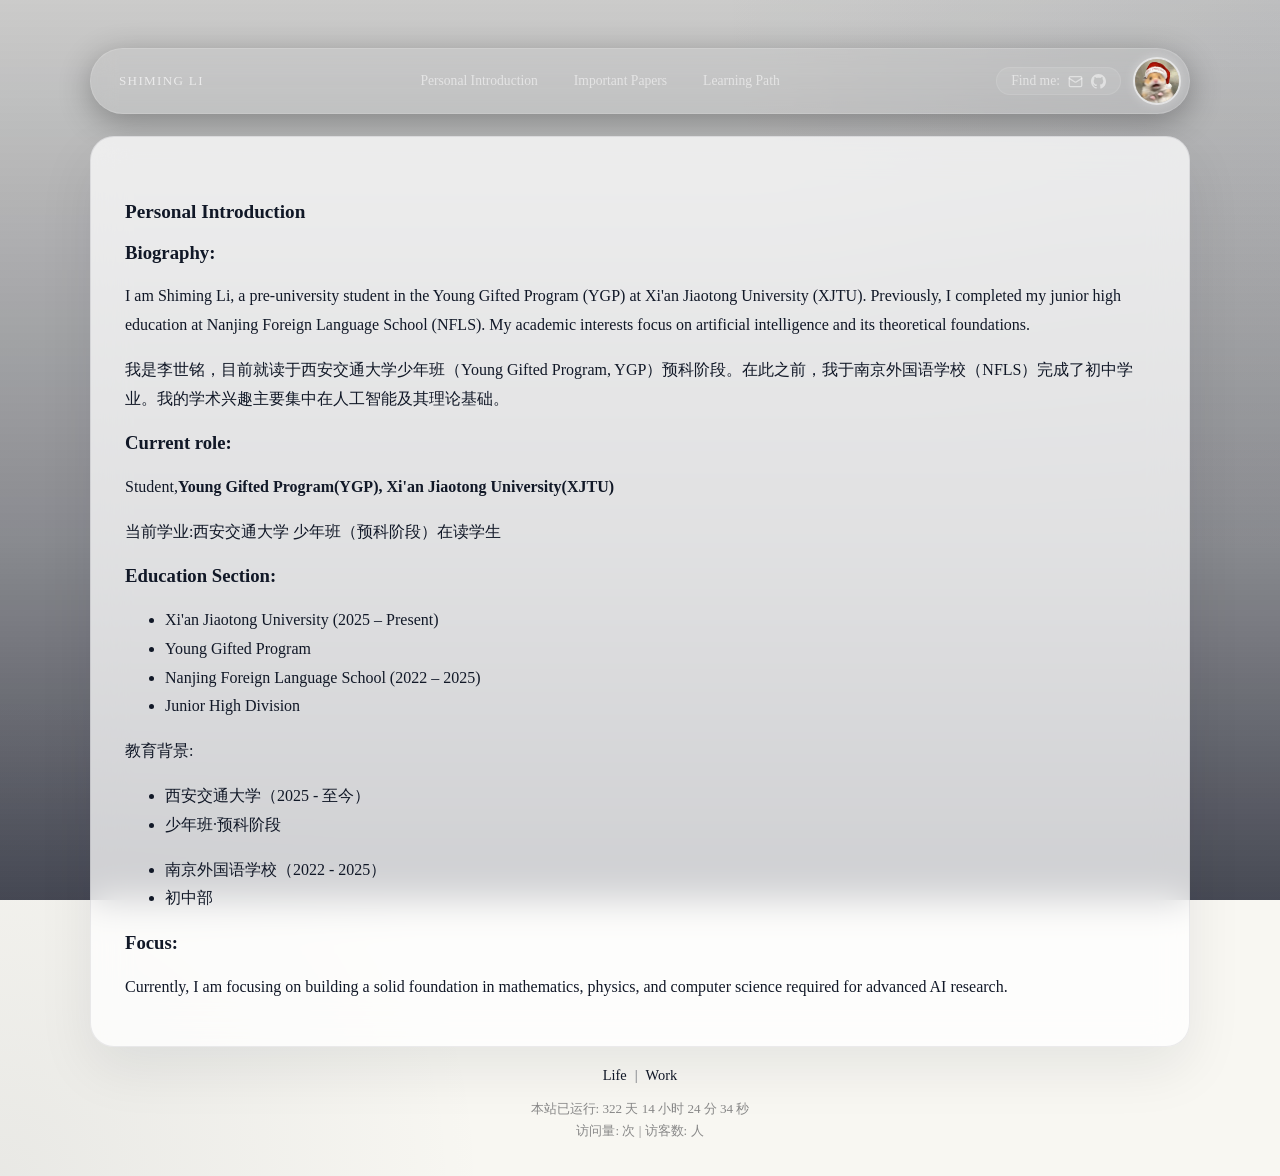
==== intro.html @ a81a60ba "personal-page: 学术主页静态站" ====
<!doctype html>
<html lang="zh-CN">
<head>
  <meta charset="utf-8" />
  <meta name="viewport" content="width=device-width, initial-scale=1" />
  <title>Personal Introduction · Shiming Li's Website</title>
  <link rel="icon" href="favicon.ico" sizes="any" />
  <link rel="stylesheet" href="css/work.css" />
  
    
    
    <style>:root { --work-bg-image: url('img/XJTU.jpg'); }</style>
    
  
  
    
    
      <link rel="preload" as="image" href="img/mouse.jpg" />
    
  
</head>
<body class="work-page">
  <main id="main-content">
    
      <section class="work-shell">

  <header class="work-header">
    <span class="work-header__title">SHIMING LI</span>

    <nav class="work-header__nav" aria-label="Work sections">
      <a href="intro.html">Personal Introduction</a>
      <a href="paper.html">Important Papers</a>
      <a href="path.html">Learning Path</a>
    </nav>

    <div class="work-header__right">
      <div class="work-header__social">
        <span>Find me:</span>
        <a href="mailto:shiming_li@stu.xjtu.edu.cn" title="Email" aria-label="Email">
          <svg width="15" height="15" viewBox="0 0 24 24" fill="none" stroke="currentColor" stroke-width="2" stroke-linecap="round" stroke-linejoin="round"><rect width="20" height="16" x="2" y="4" rx="2"/><path d="m22 7-8.97 5.7a1.94 1.94 0 0 1-2.06 0L2 7"/></svg>
        </a>
        <a href="https://github.com/exusiai0asdfg" target="_blank" rel="noopener noreferrer" title="GitHub" aria-label="GitHub">
          <svg width="15" height="15" viewBox="0 0 24 24" fill="currentColor"><path d="M12 0C5.37 0 0 5.37 0 12c0 5.3 3.438 9.8 8.205 11.385.6.113.82-.258.82-.577 0-.285-.01-1.04-.015-2.04-3.338.724-4.042-1.61-4.042-1.61-.546-1.385-1.335-1.755-1.335-1.755-1.087-.744.084-.729.084-.729 1.205.084 1.838 1.236 1.838 1.236 1.07 1.835 2.809 1.305 3.495.998.108-.776.417-1.305.76-1.605-2.665-.3-5.466-1.332-5.466-5.93 0-1.31.465-2.38 1.235-3.22-.135-.303-.54-1.523.105-3.176 0 0 1.005-.322 3.3 1.23.96-.267 1.98-.399 3-.405 1.02.006 2.04.138 3 .405 2.28-1.552 3.285-1.23 3.285-1.23.645 1.653.24 2.873.12 3.176.765.84 1.23 1.91 1.23 3.22 0 4.61-2.805 5.625-5.475 5.92.42.36.81 1.096.81 2.22 0 1.605-.015 2.896-.015 3.286 0 .315.21.69.825.57C20.565 21.795 24 17.295 24 12 24 5.37 18.63 0 12 0z"/></svg>
        </a>
      </div>

      <div class="work-header__avatar">
        
          
          
            <img src="img/mouse.jpg" alt="avatar" />
          
        
      </div>
    </div>
  </header>

  <div class="work-shell__content">
    
<h2>Personal Introduction</h2>
<h3>Biography:</h3>
<p>I am Shiming Li, a pre-university student in the Young Gifted Program (YGP) at Xi'an Jiaotong University (XJTU). Previously, I completed my junior high education at Nanjing Foreign Language School (NFLS). My academic interests focus on artificial intelligence and its theoretical foundations.</p>
<p>我是李世铭，目前就读于西安交通大学少年班（Young Gifted Program, YGP）预科阶段。在此之前，我于南京外国语学校（NFLS）完成了初中学业。我的学术兴趣主要集中在人工智能及其理论基础。</p>
<h3>Current role:</h3>
<p>Student,<strong>Young Gifted Program(YGP), Xi'an Jiaotong University(XJTU)</strong></p>
<p>当前学业:西安交通大学 少年班（预科阶段）在读学生</p>
<h3>Education Section:</h3>
<ul>
<li>Xi'an Jiaotong University (2025 – Present)</li>
<li>Young Gifted Program</li>
<li>Nanjing Foreign Language School (2022 – 2025)</li>
<li>Junior High Division</li>
</ul>
<p>教育背景:</p>
<ul>
<li>西安交通大学（2025 - 至今）</li>
<li>少年班·预科阶段</li>
</ul>
<ul>
<li>南京外国语学校（2022 - 2025）</li>
<li>初中部</li>
</ul>
<h3>Focus:</h3>
<p>Currently, I am focusing on building a solid foundation in mathematics, physics, and computer science required for advanced AI research.</p>

  </div>

  <div class="work-shell__switcher">
    <a href="https://exusiaiblog.vercel.app/">Life</a>
    <span> | </span>
    <a href="index.html">Work</a>
  </div>

  

<div class="site-meta-panel" style="text-align:center;margin-top:16px;font-size:0.82rem;color:var(--muted, #888);">
  <div id="runtime" class="site-runtime" data-site-start="2026-01-18T00:00:00&#43;08:00"></div>

  <div id="site-stat-online" class="site-stat" style="display:none;margin-top:4px;">
    <span id="busuanzi_container_site_pv">
      访问量: <span id="busuanzi_value_site_pv" class="site-stat-value"></span> 次
    </span>
    <span class="site-stat-sep">|</span>
    <span id="busuanzi_container_site_uv">
      访客数: <span id="busuanzi_value_site_uv" class="site-stat-value"></span> 人
    </span>
  </div>

  <div id="site-stat-local" class="site-stat" style="display:none;margin-top:4px;">
    本地预览模式不统计访问量
  </div>
</div>

<script>
  (function () {
     
    function updateRuntime() {
      var runtimeEl = document.getElementById("runtime");
      if (!runtimeEl) return;
      var startRaw = runtimeEl.getAttribute("data-site-start");
      var start = new Date(startRaw);
      if (Number.isNaN(start.getTime())) return;
      var now = new Date();
      var diff = now.getTime() - start.getTime();
      if (diff < 0) diff = 0;
      var dayMs = 24 * 60 * 60 * 1000;
      var days = Math.floor(diff / dayMs);
      var hours = Math.floor((diff % dayMs) / (60 * 60 * 1000));
      var mins = Math.floor((diff % (60 * 60 * 1000)) / (60 * 1000));
      var secs = Math.floor((diff % (60 * 1000)) / 1000);
      runtimeEl.innerHTML = "本站已运行: <span class='site-stat-value'>" + days + "</span> 天 <span class='site-stat-value'>" + hours + "</span> 小时 <span class='site-stat-value'>" + mins + "</span> 分 <span class='site-stat-value'>" + secs + "</span> 秒";
    }
    updateRuntime();
    window.setInterval(updateRuntime, 1000);

     
    var isLocal = ["localhost", "127.0.0.1", "::1"].indexOf(window.location.hostname) !== -1;
    if (isLocal) {
      document.getElementById("site-stat-local").style.display = "block";
      return;
    }

    var isInternalNav = false;
    try {
      var ref = document.referrer;
      if (ref) {
        var refHost = new URL(ref).hostname;
        isInternalNav = refHost === window.location.hostname;
      }
    } catch(e) {}

    var onlineEl = document.getElementById("site-stat-online");

    if (isInternalNav) {
       
      var pv = sessionStorage.getItem("busuanzi-pv");
      var uv = sessionStorage.getItem("busuanzi-uv");
      if (pv && uv) {
        document.getElementById("busuanzi_value_site_pv").textContent = pv;
        document.getElementById("busuanzi_value_site_uv").textContent = uv;
        onlineEl.style.display = "block";
      }
      return;
    }

     
    var script = document.createElement("script");
    script.async = true;
    script.src = "https://busuanzi.ibruce.info/busuanzi/2.3/busuanzi.pure.mini.js";
    script.onload = function () {
      setTimeout(function () {
        var pvEl = document.getElementById("busuanzi_value_site_pv");
        var uvEl = document.getElementById("busuanzi_value_site_uv");
        if (pvEl && pvEl.textContent) sessionStorage.setItem("busuanzi-pv", pvEl.textContent);
        if (uvEl && uvEl.textContent) sessionStorage.setItem("busuanzi-uv", uvEl.textContent);
      }, 1200);
    };
    document.head.appendChild(script);
    onlineEl.style.display = "block";
  })();
</script>

</section>

    
  </main>
</body>
</html>
---- css/work.css ----
/* Academic / Work homepage styles */
.work-page {
  min-height: 100vh;
  background:
    radial-gradient(circle at top right, rgba(107, 114, 128, 0.12), transparent 32%),
    radial-gradient(circle at bottom left, rgba(31, 41, 55, 0.07), transparent 28%),
    var(--page-bg, #f8f7f2);
  color: var(--page-fg, #111827);
  position: relative;
}

/* 全屏固定背景图层（带模糊蒙版） */
.work-page::before {
  content: "";
  position: fixed;
  inset: -4%;               /* 放大以消除模糊边缘白边 */
  z-index: -2;
  background-image: var(--work-bg-image, none);
  background-size: cover;
  background-position: center;
  background-repeat: no-repeat;
  filter: blur(4px) brightness(0.55);
}

/* 背景上的暗色遮罩 */
.work-page::after {
  content: "";
  position: fixed;
  inset: 0;
  z-index: -1;
  background: linear-gradient(180deg, rgba(2, 6, 23, 0.18), rgba(2, 6, 23, 0.45) 60%, rgba(2, 6, 23, 0.72));
}

.work-shell {
  max-width: 1100px;
  margin: 0 auto;
  padding: 40px 24px 28px;
  position: relative;
  z-index: 0;
}

/* ── 太空舱式玻璃拟态导航栏 ── */
.work-header {
  display: flex;
  align-items: center;
  justify-content: space-between;
  gap: 20px;
  padding: 8px 8px 8px 28px;
  margin-bottom: 22px;
  border-radius: 9999px;
  background: rgba(255, 255, 255, 0.05);
  backdrop-filter: blur(12px);
  -webkit-backdrop-filter: blur(12px);
  border: 1px solid rgba(255, 255, 255, 0.15);
  box-shadow: 0 8px 32px 0 rgba(0, 0, 0, 0.3);
}

.work-header__title {
  font-weight: 300;
  font-size: 0.82rem;
  letter-spacing: 0.1em;
  color: rgba(255, 255, 255, 0.65);
  white-space: nowrap;
  user-select: none;
  flex-shrink: 0;
}

.work-header__nav {
  display: flex;
  gap: 4px;
  align-items: center;
  flex-wrap: wrap;
  justify-content: center;
}

.work-header__nav a {
  text-decoration: none;
  color: rgba(255, 255, 255, 0.55);
  font-size: 0.85rem;
  padding: 8px 16px;
  border-radius: 9999px;
  transition: all 0.2s ease;
  white-space: nowrap;
}

.work-header__nav a:hover {
  color: #fff;
  background: rgba(255, 255, 255, 0.1);
}

.work-header__right {
  display: flex;
  align-items: center;
  gap: 12px;
  flex-shrink: 0;
}

.work-header__social {
  display: inline-flex;
  align-items: center;
  gap: 8px;
  padding: 5px 14px;
  border-radius: 9999px;
  background: rgba(255, 255, 255, 0.08);
  border: 1px solid rgba(255, 255, 255, 0.1);
}

.work-header__social > span {
  font-size: 0.85rem;
  color: rgba(255, 255, 255, 0.55);
  white-space: nowrap;
  user-select: none;
}

.work-header__social a {
  display: flex;
  align-items: center;
  color: rgba(255, 255, 255, 0.5);
  transition: color 0.2s, opacity 0.2s;
}

.work-header__social a:hover {
  color: #fff;
}

.work-header__avatar {
  flex: 0 0 auto;
  width: 44px;
  height: 44px;
  border-radius: 50%;
  overflow: hidden;
  border: 2px solid rgba(255, 255, 255, 0.6);
  box-shadow: 0 0 10px rgba(255, 255, 255, 0.3);
}

.work-header__avatar img {
  width: 100%;
  height: 100%;
  object-fit: cover;
  display: block;
}

/* ── 正文卡片 ── */
.work-shell__content {
  background: rgba(255, 255, 255, 0.74);
  backdrop-filter: blur(18px);
  border: 1px solid rgba(15, 23, 42, 0.08);
  border-radius: 24px;
  padding: 32px 34px 28px;
  box-shadow: 0 22px 55px rgba(15, 23, 42, 0.08);
}

.work-shell__content h2 {
  margin-top: 2rem;
  margin-bottom: 0.6rem;
  font-size: 1.2rem;
}

.work-grid {
  display: grid;
  grid-template-columns: repeat(3, minmax(0, 1fr));
  gap: 16px;
  margin-top: 20px;
}

.work-card {
  display: block;
  padding: 18px 18px 16px;
  border-radius: 20px;
  text-decoration: none;
  color: inherit;
  background: rgba(255, 255, 255, 0.64);
  border: 1px solid rgba(15, 23, 42, 0.08);
  box-shadow: 0 14px 30px rgba(15, 23, 42, 0.08);
  transition: transform 160ms ease, box-shadow 160ms ease, border-color 160ms ease;
}

.work-card:hover {
  transform: translateY(-2px);
  border-color: rgba(37, 99, 235, 0.28);
  box-shadow: 0 18px 36px rgba(15, 23, 42, 0.12);
}

.work-card h2 {
  margin: 0 0 8px;
  font-size: 1.08rem;
}

.work-card p {
  margin: 0;
  line-height: 1.7;
  opacity: 0.82;
}

.work-block + .work-block {
  margin-top: 28px;
}

.work-block h2 {
  margin: 0 0 10px;
  font-size: 1.35rem;
  letter-spacing: 0.01em;
}

.work-block p {
  margin: 0.25rem 0;
}

.work-shell__content p,
.work-shell__content li {
  line-height: 1.8;
}

/* 正文内链接样式（适配深色背景） */
.work-shell__content a {
  color: #3b82f6;
  text-decoration: underline;
  text-underline-offset: 2px;
  text-decoration-color: rgba(59, 130, 246, 0.4);
  transition: color 0.15s, text-decoration-color 0.15s;
}
.work-shell__content a:hover {
  color: #60a5fa;
  text-decoration-color: rgba(96, 165, 250, 0.7);
}
.work-shell__content a:visited {
  color: #7c3aed;
}

.work-shell__switcher {
  display: flex;
  justify-content: center;
  gap: 8px;
  margin-top: 20px;
  font-size: 0.9rem;
}

.work-shell__switcher a {
  text-decoration: none;
  color: inherit;
}

.work-shell__switcher a:hover {
  text-decoration: underline;
}

.work-shell__switcher span {
  opacity: 0.6;
}

@media (max-width: 760px) {
  .work-shell {
    padding: 16px 12px 24px;
  }

  .work-header {
    flex-wrap: wrap;
    justify-content: center;
    gap: 10px;
    padding: 10px 16px;
    border-radius: 28px;
  }

  .work-header__title {
    font-size: 0.72rem;
    letter-spacing: 0.06em;
  }

  .work-header__right {
    width: 100%;
    justify-content: center;
  }

  .work-shell__content {
    padding: 22px 20px 20px;
    border-radius: 18px;
  }

  .work-grid {
    grid-template-columns: 1fr;
  }
}

@media (prefers-color-scheme: dark) {
  .work-page {
    background:
      radial-gradient(circle at top right, rgba(148, 163, 184, 0.08), transparent 32%),
      radial-gradient(circle at bottom left, rgba(15, 23, 42, 0.26), transparent 28%),
      #0b1220;
    color: #e5e7eb;
  }

  .work-shell__content {
    background: rgba(15, 23, 42, 0.78);
    border-color: rgba(148, 163, 184, 0.16);
    box-shadow: 0 22px 55px rgba(0, 0, 0, 0.28);
  }
}

/* ---- Hugo Goldmark 标题锚点 # 样式 ---- */
/* 补齐 Blowfish / Tailwind 工具类，让 # 默认隐藏、hover 标题时显示 */

.work-shell__content h1,
.work-shell__content h2,
.work-shell__content h3,
.work-shell__content h4,
.work-shell__content h5,
.work-shell__content h6 {
  position: relative;
}

/* 锚点 div（隐藏的跳转目标） */
.work-shell__content .anchor {
  position: absolute;
  top: 0;
  visibility: hidden;
}

/* 锚点 # 链接 — 默认透明，hover 时出现 */
.work-shell__content h1 > span,
.work-shell__content h2 > span,
.work-shell__content h3 > span,
.work-shell__content h4 > span,
.work-shell__content h5 > span,
.work-shell__content h6 > span {
  position: absolute;
  top: 0;
  inset-inline-start: -1.5rem;
  width: 1.5rem;
  opacity: 0;
  transition: opacity 0.2s ease;
  user-select: none;
  font-size: 0.9em;
  font-weight: 400;
}

.work-shell__content h1:hover > span,
.work-shell__content h2:hover > span,
.work-shell__content h3:hover > span,
.work-shell__content h4:hover > span,
.work-shell__content h5:hover > span,
.work-shell__content h6:hover > span {
  opacity: 1;
}

/* 锚点链接文字样式 */
.work-shell__content h1 > span a,
.work-shell__content h2 > span a,
.work-shell__content h3 > span a,
.work-shell__content h4 > span a,
.work-shell__content h5 > span a,
.work-shell__content h6 > span a {
  text-decoration: none !important;
  color: inherit;
  opacity: 0.5;
}

.work-shell__content h1:hover > span a,
.work-shell__content h2:hover > span a,
.work-shell__content h3:hover > span a,
.work-shell__content h4:hover > span a,
.work-shell__content h5:hover > span a,
.work-shell__content h6:hover > span a {
  opacity: 0.85;
}
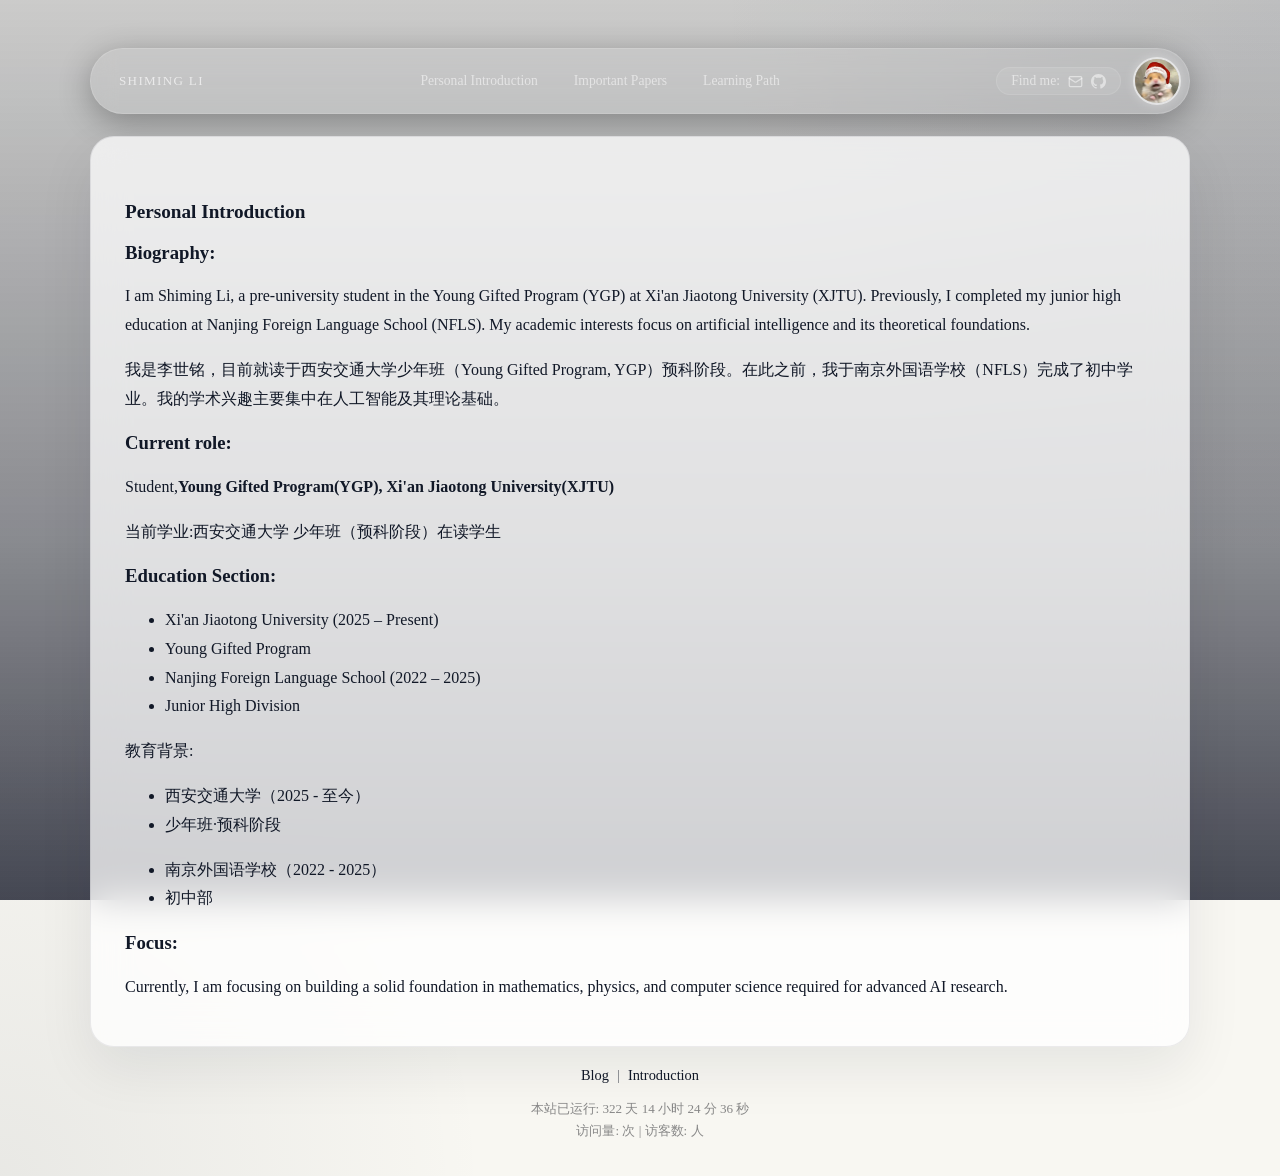
==== commit 621a0150: "修复背景stacking context, 模糊恢复8px, 术语改为Blog/Introduction, 简化README" ====
--- a/intro.html
+++ b/intro.html
@@ -87,9 +87,9 @@
   </div>
 
   <div class="work-shell__switcher">
-    <a href="https://exusiaiblog.vercel.app/">Life</a>
+    <a href="https://exusiaiblog.vercel.app/">Blog</a>
     <span> | </span>
-    <a href="index.html">Work</a>
+    <a href="index.html">Introduction</a>
   </div>
 
   
--- a/css/work.css
+++ b/css/work.css
@@ -7,6 +7,7 @@
     var(--page-bg, #f8f7f2);
   color: var(--page-fg, #111827);
   position: relative;
+  isolation: isolate;      /* 建立 stacking context，让负 z-index 的伪元素留在本层内 */
 }
 
 /* 全屏固定背景图层（带模糊蒙版） */
@@ -19,7 +20,7 @@
   background-size: cover;
   background-position: center;
   background-repeat: no-repeat;
-  filter: blur(4px) brightness(0.55);
+  filter: blur(8px) brightness(0.55);
 }
 
 /* 背景上的暗色遮罩 */
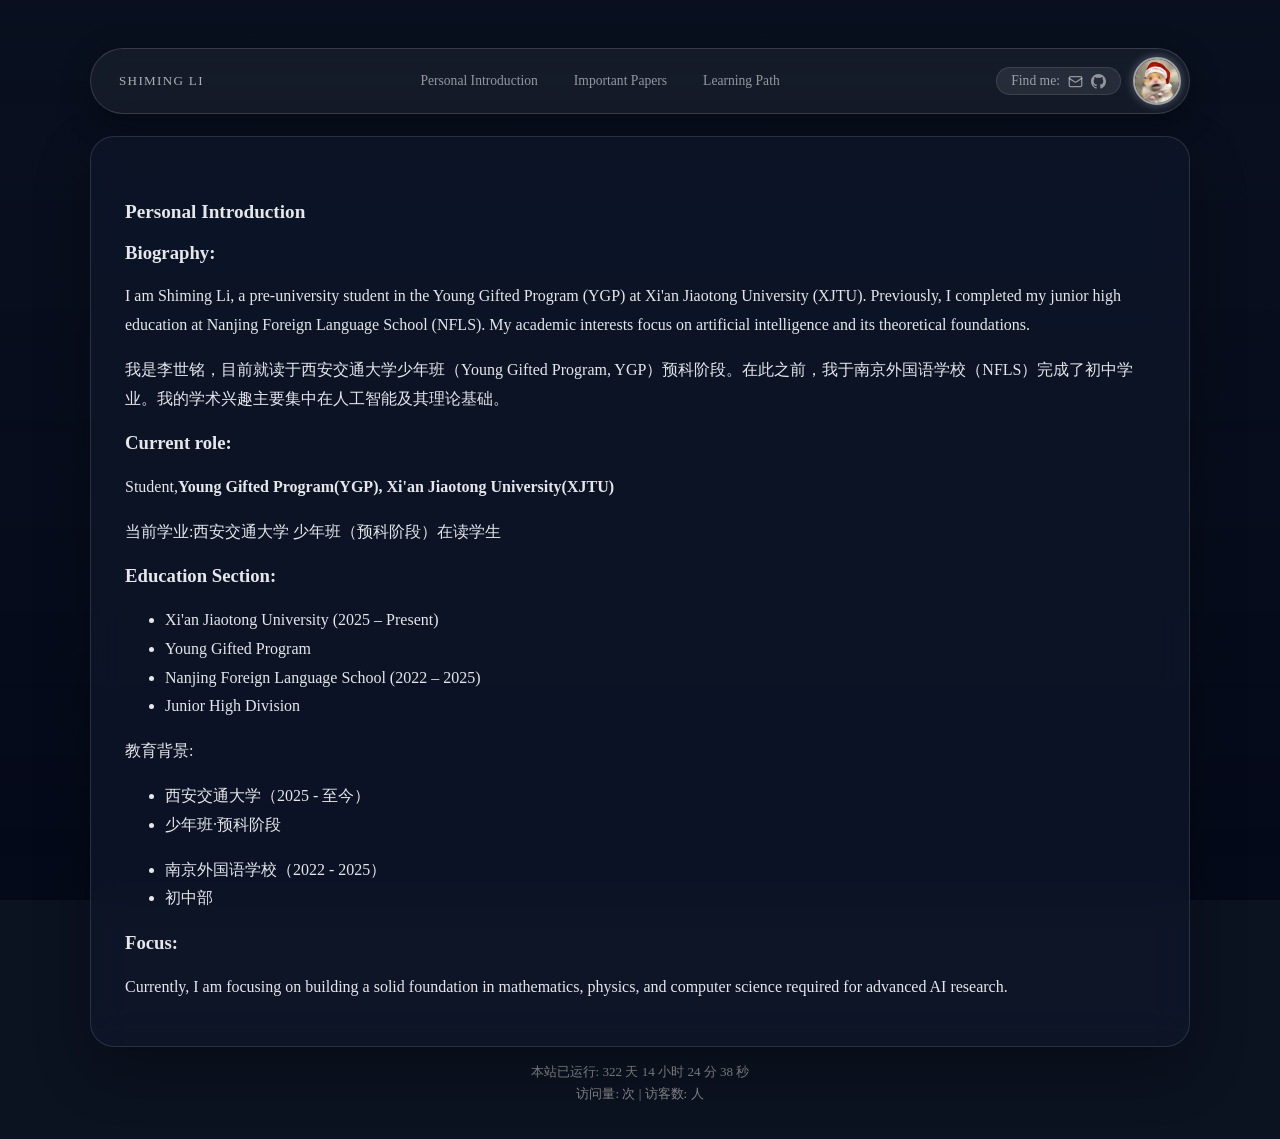
==== commit a4dcf5fc: "删除底部switcher; 背景改用真实元素层(修复背景不显示); 统一深色主题" ====
--- a/intro.html
+++ b/intro.html
@@ -21,6 +21,8 @@
   
 </head>
 <body class="work-page">
+  <div class="work-bg" aria-hidden="true"></div>
+  <div class="work-bg-overlay" aria-hidden="true"></div>
   <main id="main-content">
     
       <section class="work-shell">
@@ -84,12 +86,6 @@
 <h3>Focus:</h3>
 <p>Currently, I am focusing on building a solid foundation in mathematics, physics, and computer science required for advanced AI research.</p>
 
-  </div>
-
-  <div class="work-shell__switcher">
-    <a href="https://exusiaiblog.vercel.app/">Blog</a>
-    <span> | </span>
-    <a href="index.html">Introduction</a>
   </div>
 
   
--- a/css/work.css
+++ b/css/work.css
@@ -1,35 +1,31 @@
-/* Academic / Work homepage styles */
+/* Academic / Introduction homepage styles */
 .work-page {
   min-height: 100vh;
-  background:
-    radial-gradient(circle at top right, rgba(107, 114, 128, 0.12), transparent 32%),
-    radial-gradient(circle at bottom left, rgba(31, 41, 55, 0.07), transparent 28%),
-    var(--page-bg, #f8f7f2);
-  color: var(--page-fg, #111827);
+  background: #0b1220;
+  color: #e5e7eb;
   position: relative;
-  isolation: isolate;      /* 建立 stacking context，让负 z-index 的伪元素留在本层内 */
-}
-
-/* 全屏固定背景图层（带模糊蒙版） */
-.work-page::before {
-  content: "";
+}
+
+/* 全屏固定背景图层（真实元素，带模糊蒙版） */
+.work-bg {
   position: fixed;
-  inset: -4%;               /* 放大以消除模糊边缘白边 */
-  z-index: -2;
+  inset: -4%;
+  z-index: 0;
   background-image: var(--work-bg-image, none);
   background-size: cover;
   background-position: center;
   background-repeat: no-repeat;
   filter: blur(8px) brightness(0.55);
+  pointer-events: none;
 }
 
 /* 背景上的暗色遮罩 */
-.work-page::after {
-  content: "";
+.work-bg-overlay {
   position: fixed;
   inset: 0;
-  z-index: -1;
+  z-index: 1;
   background: linear-gradient(180deg, rgba(2, 6, 23, 0.18), rgba(2, 6, 23, 0.45) 60%, rgba(2, 6, 23, 0.72));
+  pointer-events: none;
 }
 
 .work-shell {
@@ -37,7 +33,7 @@
   margin: 0 auto;
   padding: 40px 24px 28px;
   position: relative;
-  z-index: 0;
+  z-index: 2;
 }
 
 /* ── 太空舱式玻璃拟态导航栏 ── */
@@ -141,14 +137,16 @@
   display: block;
 }
 
-/* ── 正文卡片 ── */
+/* ── 正文卡片（深色玻璃拟态） ── */
 .work-shell__content {
-  background: rgba(255, 255, 255, 0.74);
+  background: rgba(15, 23, 42, 0.72);
   backdrop-filter: blur(18px);
-  border: 1px solid rgba(15, 23, 42, 0.08);
+  -webkit-backdrop-filter: blur(18px);
+  border: 1px solid rgba(255, 255, 255, 0.12);
   border-radius: 24px;
   padding: 32px 34px 28px;
-  box-shadow: 0 22px 55px rgba(15, 23, 42, 0.08);
+  box-shadow: 0 22px 55px rgba(0, 0, 0, 0.28);
+  color: #e5e7eb;
 }
 
 .work-shell__content h2 {
@@ -170,16 +168,16 @@
   border-radius: 20px;
   text-decoration: none;
   color: inherit;
-  background: rgba(255, 255, 255, 0.64);
-  border: 1px solid rgba(15, 23, 42, 0.08);
-  box-shadow: 0 14px 30px rgba(15, 23, 42, 0.08);
+  background: rgba(255, 255, 255, 0.06);
+  border: 1px solid rgba(255, 255, 255, 0.1);
+  box-shadow: 0 14px 30px rgba(0, 0, 0, 0.2);
   transition: transform 160ms ease, box-shadow 160ms ease, border-color 160ms ease;
 }
 
 .work-card:hover {
   transform: translateY(-2px);
-  border-color: rgba(37, 99, 235, 0.28);
-  box-shadow: 0 18px 36px rgba(15, 23, 42, 0.12);
+  border-color: rgba(96, 165, 250, 0.4);
+  box-shadow: 0 18px 36px rgba(0, 0, 0, 0.3);
 }
 
 .work-card h2 {
@@ -214,18 +212,18 @@
 
 /* 正文内链接样式（适配深色背景） */
 .work-shell__content a {
-  color: #3b82f6;
+  color: #7cb3f7;
   text-decoration: underline;
   text-underline-offset: 2px;
-  text-decoration-color: rgba(59, 130, 246, 0.4);
+  text-decoration-color: rgba(124, 179, 247, 0.35);
   transition: color 0.15s, text-decoration-color 0.15s;
 }
 .work-shell__content a:hover {
-  color: #60a5fa;
-  text-decoration-color: rgba(96, 165, 250, 0.7);
+  color: #a5cdfa;
+  text-decoration-color: rgba(165, 205, 250, 0.65);
 }
 .work-shell__content a:visited {
-  color: #7c3aed;
+  color: #a78bfa;
 }
 
 .work-shell__switcher {
@@ -279,22 +277,6 @@
 
   .work-grid {
     grid-template-columns: 1fr;
-  }
-}
-
-@media (prefers-color-scheme: dark) {
-  .work-page {
-    background:
-      radial-gradient(circle at top right, rgba(148, 163, 184, 0.08), transparent 32%),
-      radial-gradient(circle at bottom left, rgba(15, 23, 42, 0.26), transparent 28%),
-      #0b1220;
-    color: #e5e7eb;
-  }
-
-  .work-shell__content {
-    background: rgba(15, 23, 42, 0.78);
-    border-color: rgba(148, 163, 184, 0.16);
-    box-shadow: 0 22px 55px rgba(0, 0, 0, 0.28);
   }
 }
 
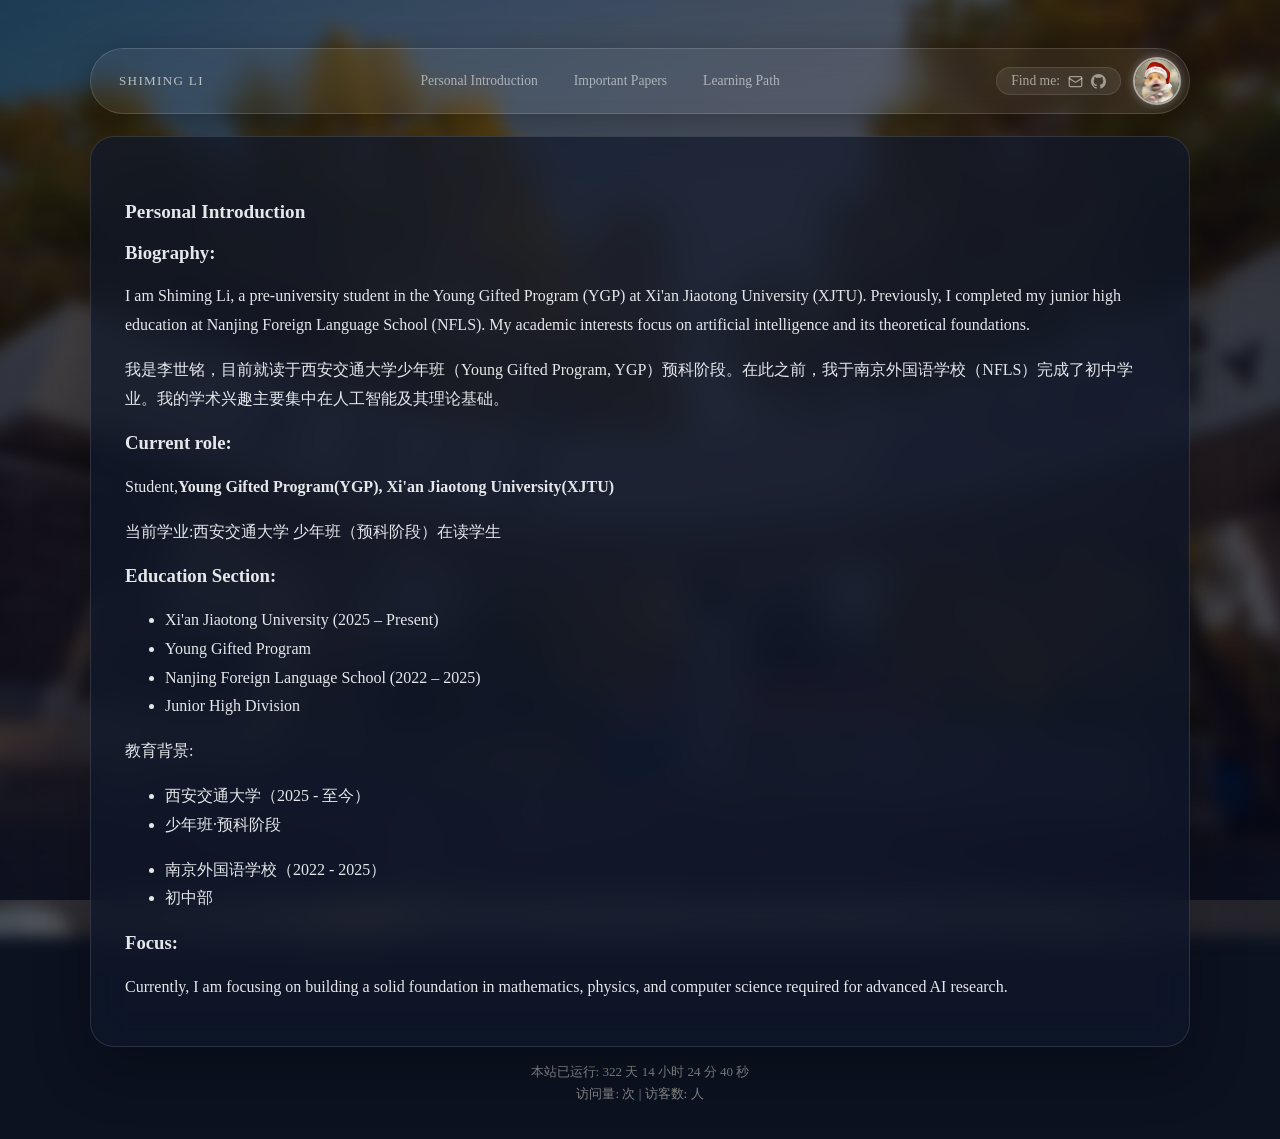
==== commit c9f55eba: "修复背景404: 背景变量移入work.css, 相对路径基于CSS文件解析" ====
--- a/intro.html
+++ b/intro.html
@@ -10,7 +10,7 @@
   
     
     
-    <style>:root { --work-bg-image: url('img/XJTU.jpg'); }</style>
+
     
   
   
--- a/css/work.css
+++ b/css/work.css
@@ -1,4 +1,8 @@
 /* Academic / Introduction homepage styles */
+:root {
+  --work-bg-image: url('../img/XJTU.jpg');   /* 换背景: 替换 img/XJTU.jpg 或改此处 */
+}
+
 .work-page {
   min-height: 100vh;
   background: #0b1220;
